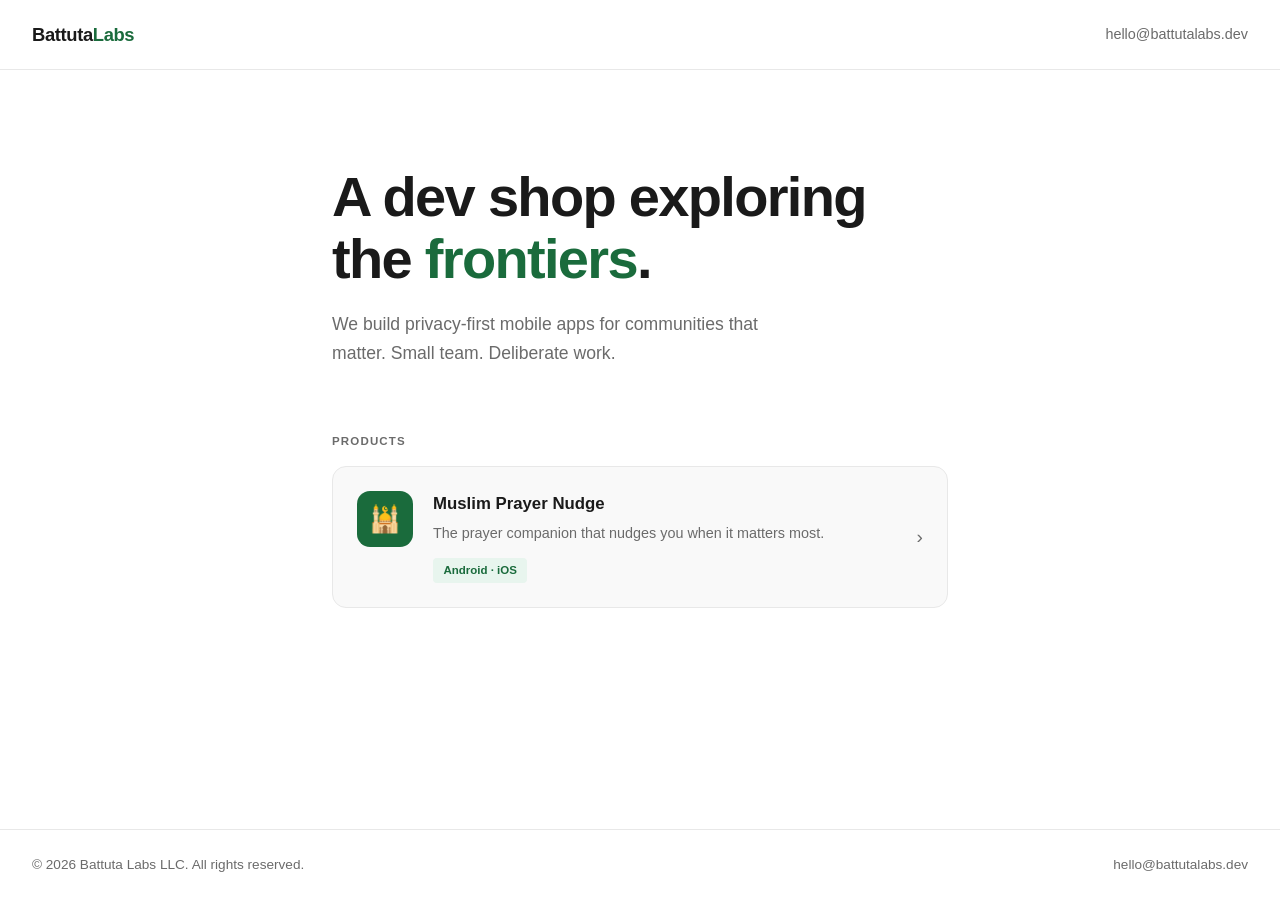
==== index.html @ 5a3c50cb "Initial site: Battuta Labs homepage + Muslim Prayer Nudge marketing page" ====
<!DOCTYPE html>
<html lang="en">
<head>
  <meta charset="UTF-8" />
  <meta name="viewport" content="width=device-width, initial-scale=1.0" />
  <title>Battuta Labs</title>
  <meta name="description" content="Battuta Labs — a dev shop exploring the frontiers. Privacy-first mobile apps for communities that matter." />
  <!-- Paste Google Search Console verification meta tag here -->
  <link rel="stylesheet" href="style.css" />
  <style>
    body { min-height: 100vh; display: flex; flex-direction: column; }

    main { flex: 1; }

    /* Hero */
    .hero {
      max-width: 680px;
      margin: 0 auto;
      padding: 6rem 2rem 4rem;
    }

    .hero h1 {
      font-size: clamp(2.4rem, 6vw, 3.5rem);
      font-weight: 800;
      letter-spacing: -0.03em;
      line-height: 1.1;
      margin-bottom: 1.25rem;
    }

    .hero h1 em {
      font-style: normal;
      color: var(--accent);
    }

    .hero p {
      font-size: 1.1rem;
      color: var(--muted);
      max-width: 440px;
      line-height: 1.65;
    }

    /* Products */
    .products {
      max-width: 680px;
      margin: 0 auto;
      padding: 0 2rem 6rem;
    }

    .product-card {
      display: flex;
      align-items: flex-start;
      gap: 1.25rem;
      padding: 1.5rem;
      background: var(--card);
      border: 1px solid var(--border);
      border-radius: 14px;
      text-decoration: none;
      color: inherit;
      transition: border-color 0.15s, box-shadow 0.15s;
    }

    .product-card:hover {
      border-color: var(--accent);
      box-shadow: 0 4px 20px rgba(26,107,60,0.08);
    }

    .product-icon {
      width: 56px;
      height: 56px;
      border-radius: 13px;
      background: var(--accent);
      display: flex;
      align-items: center;
      justify-content: center;
      font-size: 1.6rem;
      flex-shrink: 0;
    }

    .product-info { flex: 1; }

    .product-info h2 {
      font-size: 1.05rem;
      font-weight: 700;
      margin-bottom: 0.3rem;
    }

    .product-info p {
      font-size: 0.9rem;
      color: var(--muted);
      line-height: 1.5;
      margin-bottom: 0.75rem;
    }

    .platform-tag {
      display: inline-block;
      font-size: 0.72rem;
      font-weight: 600;
      color: var(--accent);
      background: var(--accent-light);
      padding: 0.2rem 0.65rem;
      border-radius: 4px;
    }

    .arrow {
      font-size: 1.2rem;
      color: var(--muted);
      align-self: center;
      flex-shrink: 0;
    }

    @media (max-width: 520px) {
      .hero { padding: 4rem 1.25rem 3rem; }
      .products { padding: 0 1.25rem 4rem; }
    }
  </style>
</head>
<body>

  <nav class="site-nav">
    <a class="logo" href="/">Battuta<span class="labs">Labs</span></a>
    <a class="nav-link" href="mailto:hello@battutalabs.dev">hello@battutalabs.dev</a>
  </nav>

  <main>
    <section class="hero">
      <h1>A dev shop exploring<br>the <em>frontiers</em>.</h1>
      <p>We build privacy-first mobile apps for communities that matter. Small team. Deliberate work.</p>
    </section>

    <section class="products">
      <p class="section-label">Products</p>
      <a class="product-card" href="muslimprayernudge/">
        <div class="product-icon">🕌</div>
        <div class="product-info">
          <h2>Muslim Prayer Nudge</h2>
          <p>The prayer companion that nudges you when it matters most.</p>
          <span class="platform-tag">Android · iOS</span>
        </div>
        <span class="arrow">›</span>
      </a>
    </section>
  </main>

  <footer class="site-footer">
    <p>&copy; 2026 Battuta Labs LLC. All rights reserved.</p>
    <nav class="footer-links">
      <a href="mailto:hello@battutalabs.dev">hello@battutalabs.dev</a>
    </nav>
  </footer>

</body>
</html>
---- style.css ----
*, *::before, *::after { box-sizing: border-box; margin: 0; padding: 0; }

:root {
  --bg: #ffffff;
  --text: #1a1a1a;
  --muted: #6b6b6b;
  --accent: #1a6b3c;
  --accent-light: #e8f5ee;
  --border: #e8e8e8;
  --card: #f9f9f9;

  --app-bg: #0F1C3F;
  --app-card: #1B2E6B;
  --app-gold: #C9A84C;
  --app-text: #D9D9D9;
}

body {
  font-family: -apple-system, BlinkMacSystemFont, "Segoe UI", Roboto, Helvetica, Arial, sans-serif;
  line-height: 1.6;
  color: var(--text);
  background: var(--bg);
}

/* ── Nav ── */
.site-nav {
  padding: 1.25rem 2rem;
  border-bottom: 1px solid var(--border);
  display: flex;
  align-items: center;
  justify-content: space-between;
}

.site-nav.dark {
  border-bottom-color: rgba(255,255,255,0.1);
  background: var(--app-bg);
}

.logo {
  font-size: 1.15rem;
  font-weight: 700;
  color: var(--text);
  text-decoration: none;
  letter-spacing: -0.02em;
}

.logo .labs { color: var(--accent); }

.site-nav.dark .logo { color: #fff; }
.site-nav.dark .logo .labs { color: var(--app-gold); }

.nav-link {
  font-size: 0.9rem;
  color: var(--muted);
  text-decoration: none;
}

.nav-link:hover { color: var(--text); }
.site-nav.dark .nav-link { color: rgba(255,255,255,0.6); }
.site-nav.dark .nav-link:hover { color: #fff; }

/* ── Footer ── */
.site-footer {
  border-top: 1px solid var(--border);
  padding: 1.5rem 2rem;
  display: flex;
  justify-content: space-between;
  align-items: center;
  flex-wrap: wrap;
  gap: 0.75rem;
}

.site-footer.dark {
  border-top-color: rgba(255,255,255,0.1);
  background: var(--app-bg);
}

.site-footer p {
  font-size: 0.85rem;
  color: var(--muted);
}

.site-footer.dark p { color: rgba(255,255,255,0.4); }

.footer-links { display: flex; gap: 1.25rem; }

.footer-links a {
  font-size: 0.85rem;
  color: var(--muted);
  text-decoration: none;
}

.footer-links a:hover { color: var(--text); }
.site-footer.dark .footer-links a { color: rgba(255,255,255,0.4); }
.site-footer.dark .footer-links a:hover { color: #fff; }

/* ── Utilities ── */
.section-label {
  font-size: 0.72rem;
  font-weight: 700;
  letter-spacing: 0.1em;
  text-transform: uppercase;
  color: var(--muted);
  margin-bottom: 1rem;
}

@media (max-width: 520px) {
  .site-nav, .site-footer { padding: 1rem 1.25rem; }
  .site-footer { flex-direction: column; text-align: center; }
  .footer-links { justify-content: center; }
}
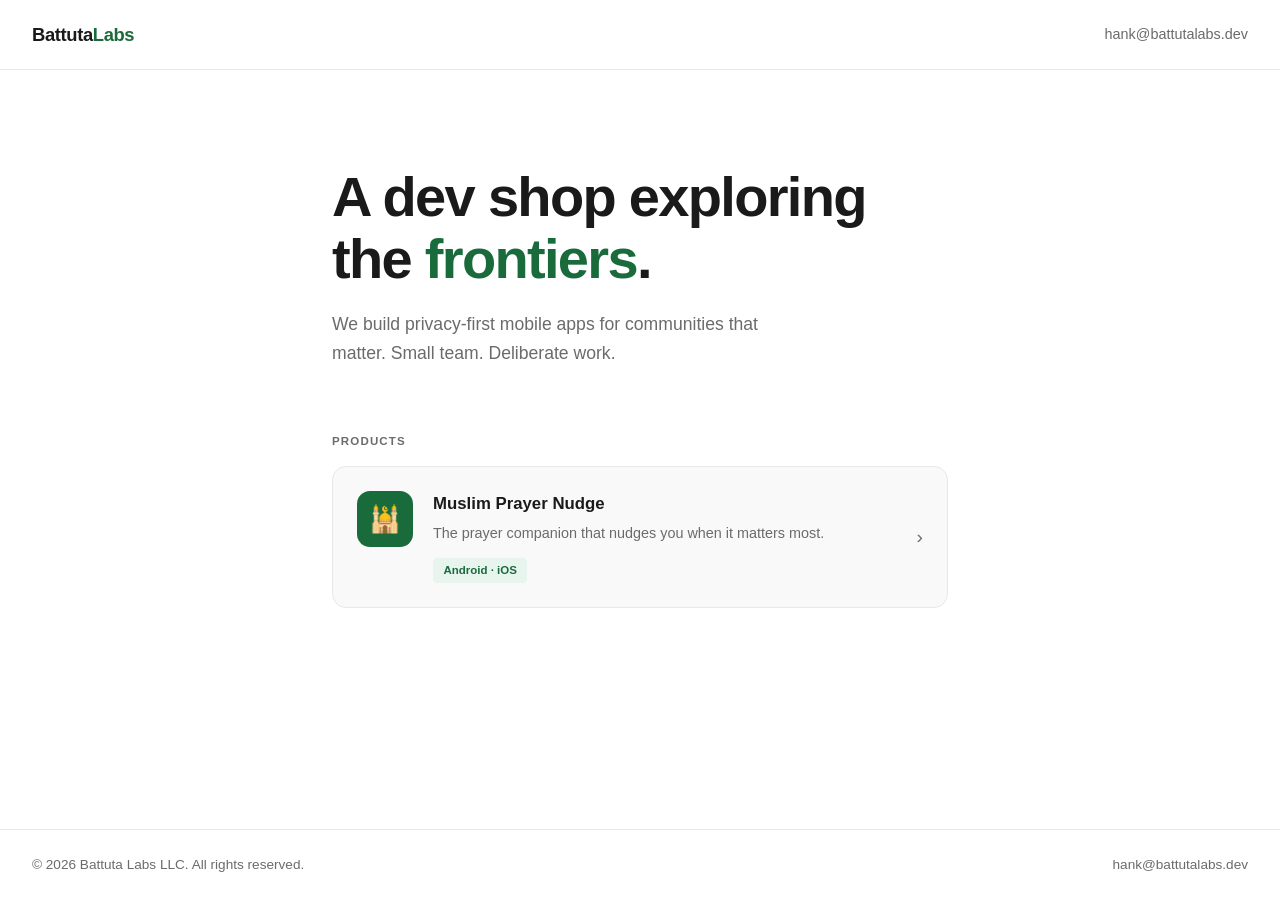
==== commit 81baba3a: "update contact email to hank@battutalabs.dev" ====
--- a/index.html
+++ b/index.html
@@ -118,7 +118,7 @@
 
   <nav class="site-nav">
     <a class="logo" href="/">Battuta<span class="labs">Labs</span></a>
-    <a class="nav-link" href="mailto:hello@battutalabs.dev">hello@battutalabs.dev</a>
+    <a class="nav-link" href="mailto:hank@battutalabs.dev">hank@battutalabs.dev</a>
   </nav>
 
   <main>
@@ -144,7 +144,7 @@
   <footer class="site-footer">
     <p>&copy; 2026 Battuta Labs LLC. All rights reserved.</p>
     <nav class="footer-links">
-      <a href="mailto:hello@battutalabs.dev">hello@battutalabs.dev</a>
+      <a href="mailto:hank@battutalabs.dev">hank@battutalabs.dev</a>
     </nav>
   </footer>
 
